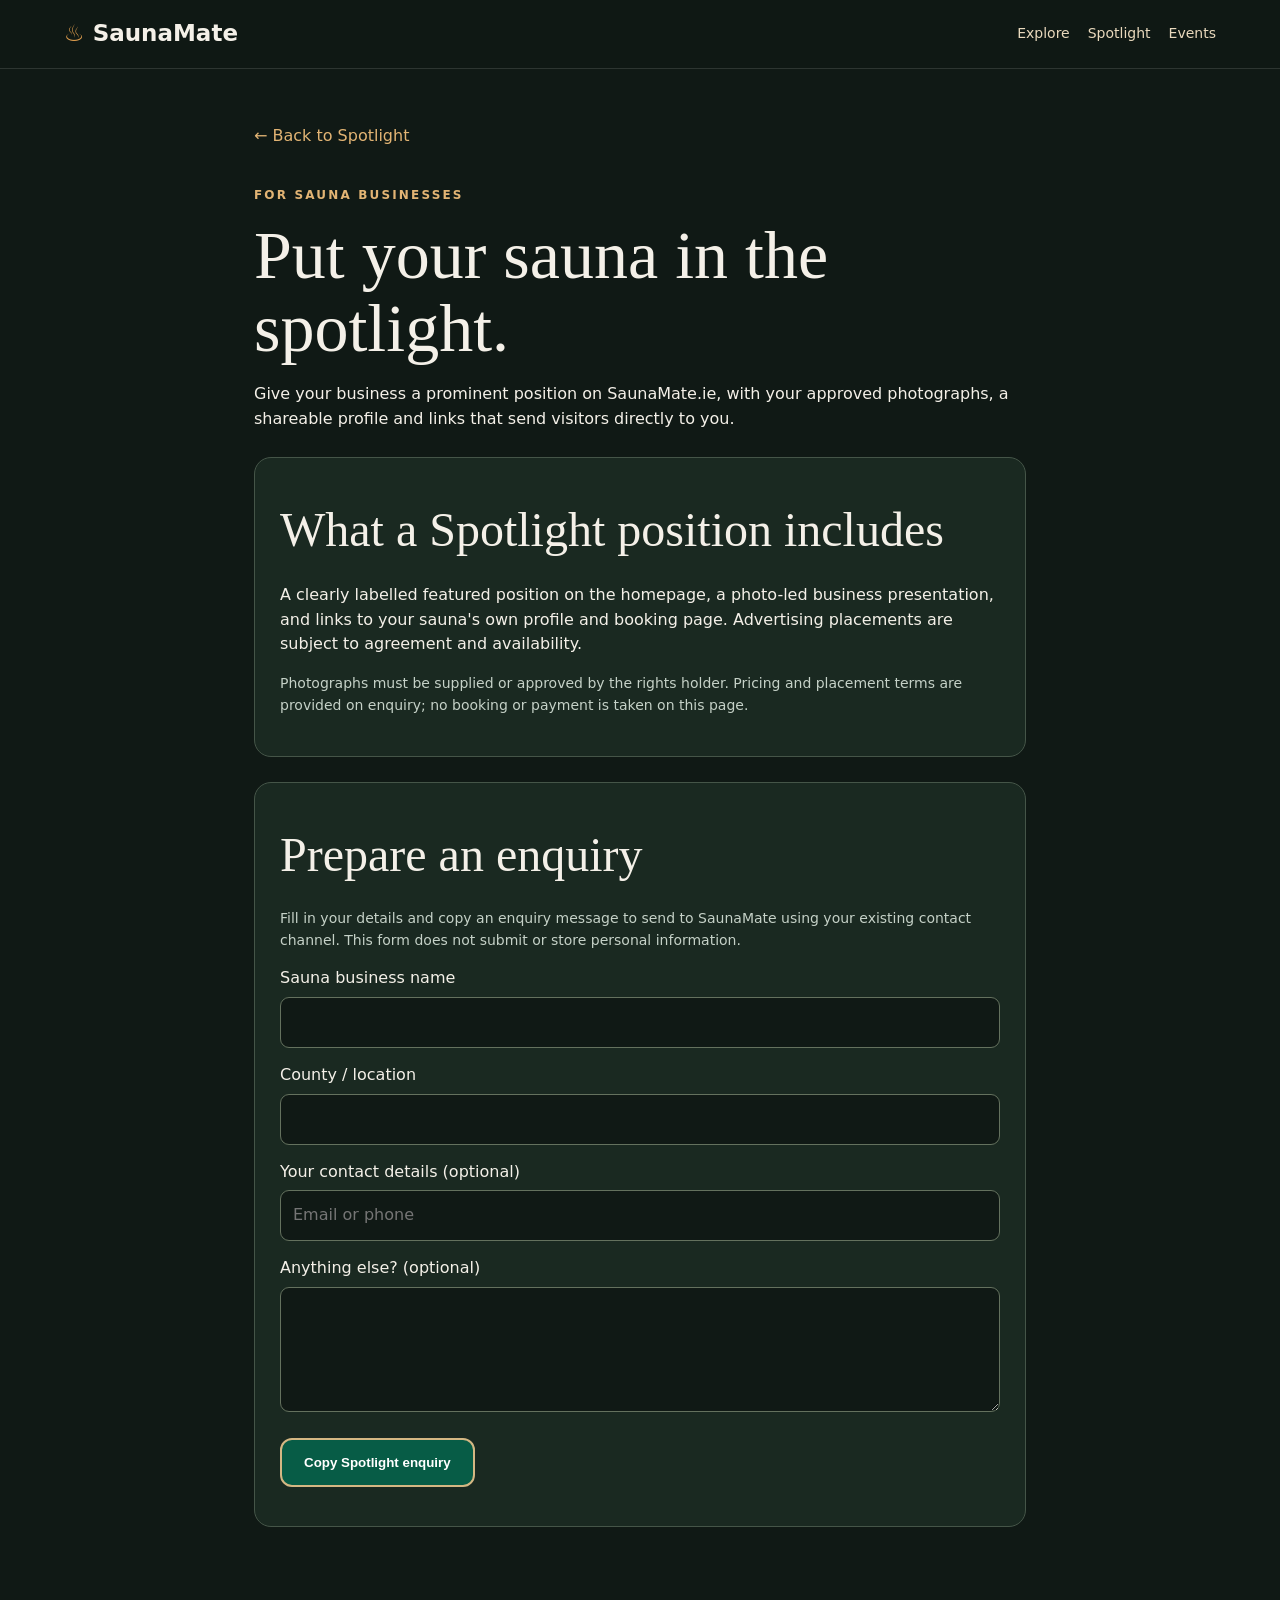
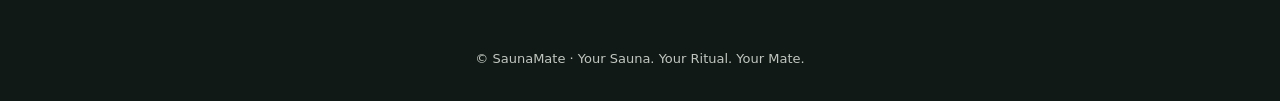
==== spotlight.html @ 61e073dc "Launch sauna profiles and Sauna Spotlight" ====
<!doctype html><html lang="en"><head><meta charset="utf-8"><meta name="viewport" content="width=device-width,initial-scale=1"><meta name="theme-color" content="#101915"><title>Sauna Spotlight Advertising | SaunaMate</title><meta name="description" content="Learn about SaunaMate Spotlight placements for sauna businesses across Ireland."><link rel="stylesheet" href="styles.css"></head><body><header><a class="brand" href="index.html#home"><span class="steam">♨</span> SaunaMate</a><nav aria-label="Main navigation"><a href="index.html#explore">Explore</a><a href="index.html#spotlight">Spotlight</a><a href="index.html#events">Events</a></nav></header><main class="spotlight-info"><a class="profile-back" href="index.html#spotlight">← Back to Spotlight</a><p class="eyebrow">FOR SAUNA BUSINESSES</p><h1>Put your sauna in the spotlight.</h1><p>Give your business a prominent position on SaunaMate.ie, with your approved photographs, a shareable profile and links that send visitors directly to you.</p><div class="spotlight-panel"><h2>What a Spotlight position includes</h2><p>A clearly labelled featured position on the homepage, a photo-led business presentation, and links to your sauna's own profile and booking page. Advertising placements are subject to agreement and availability.</p><p class="help-text">Photographs must be supplied or approved by the rights holder. Pricing and placement terms are provided on enquiry; no booking or payment is taken on this page.</p></div><div class="spotlight-panel"><h2>Prepare an enquiry</h2><p class="help-text">Fill in your details and copy an enquiry message to send to SaunaMate using your existing contact channel. This form does not submit or store personal information.</p><form id="enquiry-form"><label for="business-name">Sauna business name</label><input id="business-name" required maxlength="120" autocomplete="organization"><label for="business-county">County / location</label><input id="business-county" required maxlength="120"><label for="business-contact">Your contact details (optional)</label><input id="business-contact" maxlength="200" placeholder="Email or phone"><label for="business-note">Anything else? (optional)</label><textarea id="business-note" rows="4" maxlength="800"></textarea><button type="submit">Copy Spotlight enquiry</button><p id="copy-result" class="help-text" aria-live="polite"></p><textarea id="enquiry-output" rows="7" readonly hidden aria-label="Enquiry message to copy manually"></textarea></form></div></main><footer>© SaunaMate · Your Sauna. Your Ritual. Your Mate.</footer><script>document.getElementById('enquiry-form').addEventListener('submit',async e=>{e.preventDefault();const get=id=>document.getElementById(id).value.trim();const message=['SaunaMate Spotlight enquiry','Business: '+get('business-name'),'Location: '+get('business-county'),'Contact: '+(get('business-contact')||'Not provided'),'Message: '+(get('business-note')||'Please send me Spotlight availability and pricing.')].join('\n');const output=document.getElementById('enquiry-output');output.value=message;output.hidden=false;output.select();try{await navigator.clipboard.writeText(message);document.getElementById('copy-result').textContent='Enquiry copied. Paste it into a message to SaunaMate.'}catch{document.getElementById('copy-result').textContent='Select and copy the enquiry text below to send to SaunaMate.'}})</script></body></html>
---- styles.css ----
*{box-sizing:border-box}html{scroll-behavior:smooth}body{margin:0;background:#101915;color:#f4f0e8;font-family:system-ui,-apple-system,Segoe UI,sans-serif;line-height:1.55}a{color:inherit}header{position:sticky;top:0;z-index:5;background:#101915f2;display:flex;justify-content:space-between;align-items:center;padding:16px max(5vw,18px);border-bottom:1px solid #ffffff20;gap:12px}.brand{font-size:23px;font-weight:800;text-decoration:none;white-space:nowrap}.steam{color:#d99a4d}nav{display:flex;gap:18px;flex-wrap:wrap}nav a{text-decoration:none;font-size:14px;color:#e9d9bd}.hero{min-height:580px;display:flex;align-items:center;background:linear-gradient(90deg,#101915e8,#10191545),url('assets/sauna.jpg') center/cover}.hero-content{max-width:720px;padding:80px max(7vw,24px)}.eyebrow{color:#e2b474;font-weight:700;font-size:12px;letter-spacing:.18em}h1{font-size:clamp(45px,7vw,86px);line-height:1.08;margin:14px 0}h1 em{color:#e2b474;font-style:normal}h2{font-size:clamp(30px,4vw,48px);margin:10px 0 16px}.hero p:not(.eyebrow){max-width:500px;font-size:18px}.button{display:inline-block;background:#dfb67c;color:#18221b;text-decoration:none;padding:13px 20px;border-radius:8px;font-weight:800;margin-top:16px}.section{max-width:1200px;margin:auto;padding:76px 24px}.section>p:not(.eyebrow){color:#c6c8bf}.filters{display:flex;gap:12px;margin:28px 0 12px}.filters input,.filters select{background:#1e2c25;color:#fff;border:1px solid #607568;padding:13px;border-radius:7px;font:inherit;min-width:0}.filters input{flex:2}.filters select{flex:1}.muted{color:#b8bdb6}.grid{display:grid;grid-template-columns:repeat(auto-fit,minmax(260px,1fr));gap:16px}.venue{background:#1a2921;border:1px solid #33483b;border-radius:12px;padding:20px}.venue h3{margin:0 0 8px}.venue p{color:#c6ccc6;font-size:14px}.venue a{color:#e4b97f;font-weight:600;margin-right:12px}.feature{padding:90px max(7vw,24px);background:linear-gradient(90deg,#101915ef,#10191560),url('assets/ice.jpg') center/cover}.feature>div{max-width:650px}.tiles{display:grid;grid-template-columns:repeat(2,minmax(0,1fr));gap:24px}.tiles article{background:#1a2921;border-radius:12px;overflow:hidden}.tiles img{width:100%;height:240px;object-fit:cover}.tiles h3,.tiles p{margin:12px 20px}.tiles p{padding-bottom:16px;color:#c6ccc6}.shop{text-align:center;padding:90px 24px;background:#263c31}.shop p{color:#e7e1d7}footer{text-align:center;padding:32px;color:#c1c7c0;font-size:13px}@media(max-width:650px){header{align-items:flex-start;flex-direction:column}nav{gap:14px}.hero{min-height:520px}.filters{flex-direction:column}.tiles{grid-template-columns:1fr}}/* Interactive map and wellness guides */
#sauna-map{height:clamp(360px,52vw,570px);width:100%;border:1px solid #49604f;border-radius:14px;overflow:hidden;background:#1a2921;z-index:1}.map-fallback{padding:24px;color:#d6d9d0}.map-toolbar{display:flex;justify-content:space-between;align-items:center;gap:16px;margin-top:28px}.map-toolbar h3,.directory-heading{font-size:22px;margin:0 0 12px}.map-toolbar h3{margin:0}.secondary-button{background:#20362a;border:1px solid #a5a98e;color:#f4f0e8;padding:9px 14px;border-radius:8px;cursor:pointer;font:inherit}.secondary-button:hover,.secondary-button:focus-visible{background:#304d3b}.map-note{font-size:12px;margin:10px 0 32px}.directory-heading{margin:28px 0 18px}.venue-links{display:flex;flex-wrap:wrap;gap:8px 14px}.venue-links a{margin:0}.leaflet-container{font-family:system-ui,-apple-system,Segoe UI,sans-serif}.leaflet-popup-content{color:#202b23}.leaflet-popup-content p{margin:8px 0}.popup-links{display:flex;flex-wrap:wrap;gap:8px}.popup-links a{color:#245b40;font-weight:700}.tiles .wellness-tile{display:block;background:#1a2921;border:1px solid #33483b;border-radius:12px;overflow:hidden;text-decoration:none;transition:transform .18s,border-color .18s}.wellness-tile:hover,.wellness-tile:focus-visible{transform:translateY(-3px);border-color:#e2b474;outline-offset:3px}.tiles .wellness-tile img{display:block;width:100%;height:240px;object-fit:cover}.tile-content{padding:12px 20px 24px}.tiles .tile-content h3,.tiles .tile-content p{margin:0 0 10px}.tiles .tile-content p{padding:0;color:#c6ccc6}.tile-link,.text-link{color:#e2b474;font-weight:700}.wellness-guide{scroll-margin-top:95px;margin-top:36px;background:#192a20;border:1px solid #405645;border-radius:14px;padding:clamp(22px,4vw,38px)}.wellness-guide h3{font-size:clamp(24px,3vw,32px);margin:6px 0 12px}.wellness-guide>p:not(.eyebrow){color:#d4d8d0;max-width:850px}.guide-grid{display:grid;grid-template-columns:repeat(3,minmax(0,1fr));gap:18px;margin:24px 0}.guide-grid>div{padding:18px;background:#24382b;border-radius:10px}.guide-grid h4{margin:0 0 8px;color:#e2b474}.guide-grid p{margin:0;color:#d6d9d0}.guide-caution{font-size:14px;padding:16px;border-left:3px solid #e2b474;background:#2a352b}.text-link{display:inline-block;margin-top:8px}.section,.feature{scroll-margin-top:85px}@media(max-width:750px){.guide-grid{grid-template-columns:1fr}.map-toolbar{align-items:flex-start}.secondary-button{font-size:13px}.wellness-guide{scroll-margin-top:130px}}

/* Premium visual wellness experience */
.wellness-section{max-width:1320px}
.wellness-heading{max-width:700px;margin-bottom:36px}
.wellness-heading h2{font-family:Georgia,serif;font-weight:400;font-size:clamp(43px,6vw,76px);letter-spacing:-.045em}
.wellness-heading>p:last-child{font-size:17px;max-width:510px}
.luxury-tiles{display:grid;grid-template-columns:1fr 1fr;gap:20px}
.luxury-tile{height:clamp(340px,43vw,510px);display:block;position:relative;overflow:hidden;border-radius:18px;text-decoration:none;background:#22382c}
.luxury-tile img{width:100%;height:100%;object-fit:cover;transition:transform .65s ease;display:block}
.luxury-tile:hover img,.luxury-tile:focus-visible img{transform:scale(1.045)}
.luxury-tile:focus-visible{outline:3px solid #e2b474;outline-offset:4px}
.luxury-tile:after{content:"";position:absolute;inset:0;background:linear-gradient(180deg,transparent 28%,rgba(9,21,16,.92) 100%);pointer-events:none}
.luxury-overlay{position:absolute;bottom:0;left:0;right:0;padding:clamp(22px,4vw,44px);z-index:1}
.luxury-overlay h3{font-family:Georgia,serif;font-size:clamp(30px,3.7vw,52px);font-weight:400;margin:8px 0 20px;line-height:1.08}
.luxury-cta{display:inline-block;border-bottom:1px solid #e2b474;padding-bottom:5px;color:#f1c993;font-size:14px;font-weight:650}
.ritual-panel{scroll-margin-top:100px;display:grid;grid-template-columns:1fr 1fr;min-height:480px;margin-top:70px;background:#1a2921;border:1px solid #3c5042;border-radius:20px;overflow:hidden}
.ritual-photo{min-height:470px}
.ritual-photo img{width:100%;height:100%;object-fit:cover;display:block}
.ritual-copy{padding:clamp(25px,4.4vw,62px);align-self:center}
.ritual-copy h3{font-family:Georgia,serif;font-size:clamp(35px,4.1vw,57px);line-height:1.1;letter-spacing:-.035em;font-weight:400;margin:15px 0 20px}
.ritual-copy h3 em{color:#e2b474;font-weight:400}
.ritual-intro{color:#d2d8cf;max-width:460px;font-size:17px}
.ritual-steps{margin:27px 0}
.ritual-steps>div{display:flex;gap:18px;align-items:flex-start;padding:14px 0;border-top:1px solid #ffffff20}
.ritual-steps span{color:#e2b474;font-family:Georgia,serif;font-size:18px}
.ritual-steps p{margin:0;color:#d6d9d0;font-size:14px}
.ritual-steps strong{color:#fff}
.ritual-reverse .ritual-photo{order:2}
.ritual-reverse .ritual-copy{order:1}
.safety-details{border:1px solid #65745d;border-radius:9px;padding:13px 16px;color:#ddd4c2;font-size:13px}
.safety-details summary{cursor:pointer;font-weight:700;color:#e2b474}
.safety-details p{line-height:1.65;margin-bottom:0}
.ritual-quote{font-family:Georgia,serif;color:#e2b474;font-style:italic;font-size:19px;line-height:1.5}
.ritual-back{display:inline-block;margin-top:25px;color:#e2b474;font-size:14px;text-decoration:none;border-bottom:1px solid #e2b474}
@media(max-width:760px){.luxury-tiles,.ritual-panel{grid-template-columns:1fr}.luxury-tile{height:390px}.ritual-panel{margin-top:42px}.ritual-photo{min-height:300px;height:320px}.ritual-reverse .ritual-photo{order:0}.ritual-reverse .ritual-copy{order:1}}
@media(prefers-reduced-motion:reduce){.luxury-tile img{transition:none}}

/* Collapsible SaunaMate directory */
.directory-details {
  margin-top: 24px;
  border: 1px solid rgba(16, 80, 55, 0.2);
  border-radius: 16px;
  overflow: hidden;
}

.directory-details summary {
  cursor: pointer;
  padding: 20px 24px;
  font-weight: 700;
  color: #124b38;
  background: #f1f7f3;
}

.directory-details summary:hover {
  background: #e4f0e8;
}

.directory-details .grid {
  padding: 20px;
}

/* SaunaMate emerald-green directory button */
.directory-details {
  border: none;
  margin-top: 24px;
}

.directory-details summary {
  display: inline-flex;
  align-items: center;
  justify-content: center;
  padding: 16px 28px;
  background: #075C46;
  color: #FFFFFF;
  border: 1px solid #075C46;
  border-radius: 12px;
  font-size: 16px;
  font-weight: 700;
  cursor: pointer;
  list-style: none;
  transition: background 0.2s ease;
}

.directory-details summary::-webkit-details-marker {
  display: none;
}

.directory-details summary:hover {
  background: #034735;
  color: #FFFFFF;
}

.directory-details summary:focus-visible {
  outline: 3px solid #D4B783;
  outline-offset: 3px;
}

.directory-details[open] summary {
  margin-bottom: 20px;
}

.directory-details .grid {
  padding: 0;
}

/* Force emerald-green directory button */
details.directory-details > summary {
  display: inline-flex !important;
  align-items: center;
  justify-content: center;
  background-color: #075C46 !important;
  color: #FFFFFF !important;
  padding: 16px 28px !important;
  border-radius: 12px !important;
  border: 2px solid #075C46 !important;
  font-weight: 700 !important;
  cursor: pointer;
  list-style: none;
}

details.directory-details > summary:hover {
  background-color: #034735 !important;
  color: #FFFFFF !important;
}

details.directory-details > summary::-webkit-details-marker {
  display: none;
}

/* Prominent SaunaMate directory button */
details.directory-details > summary {
  display: flex !important;
  width: fit-content !important;
  max-width: 100%;
  box-sizing: border-box;
  align-items: center;
  justify-content: center;
  gap: 12px;
  padding: 18px 30px !important;
  background: #075C46 !important;
  color: #FFFFFF !important;
  border: 2px solid #D4B783 !important;
  border-radius: 14px !important;
  box-shadow: 0 5px 16px rgba(0, 45, 32, 0.25);
  font-size: 16px !important;
  font-weight: 800 !important;
  text-align: center;
  cursor: pointer;
  list-style: none;
}

details.directory-details > summary::after {
  content: "⌄";
  font-size: 22px;
  color: #D4B783;
}

details.directory-details[open] > summary::after {
  content: "⌃";
}

details.directory-details > summary:hover {
  background: #034735 !important;
  transform: translateY(-2px);
}

details.directory-details > summary::-webkit-details-marker {
  display: none;
}

/* Compact event pagination */
.event-card[hidden],
.events-load-more[hidden] {
  display: none !important;
}

.events-load-more {
  display: block;
  margin: 30px auto 0;
  padding: 16px 32px;
  background: #075C46;
  color: white;
  border: 2px solid #D4B783;
  border-radius: 14px;
  font-size: 16px;
  font-weight: 700;
  cursor: pointer;
  box-shadow: 0 5px 16px rgba(0,45,32,.18);
}

.events-load-more:hover {
  background: #034735;
}

/* SaunaMate profiles and Spotlight */
.spotlight-section{max-width:1320px;margin:auto;scroll-margin-top:90px}
.spotlight-heading{display:flex;justify-content:space-between;align-items:end;gap:22px;margin-bottom:28px}
.spotlight-heading h2{font-family:Georgia,serif;font-size:clamp(38px,5vw,65px);font-weight:400;letter-spacing:-.04em;margin:6px 0}
.spotlight-heading p:not(.eyebrow){max-width:650px;color:#cdd7cb}
.spotlight-enquire,.spotlight-card-body a,.profile-action-primary,.profile-advertise{display:inline-flex;justify-content:center;align-items:center;text-decoration:none;background:#075c46;color:white;border:2px solid #d4b783;border-radius:13px;padding:14px 22px;font-weight:800}
.spotlight-enquire:hover,.spotlight-card-body a:hover,.profile-action-primary:hover,.profile-advertise:hover{background:#034735}
.spotlight-grid{display:grid;grid-template-columns:repeat(3,minmax(0,1fr));gap:19px}
.spotlight-card{background:#1a2921;border:1px solid #455548;border-radius:19px;overflow:hidden;min-width:0}
.spotlight-visual{height:210px;background:radial-gradient(circle at 72% 28%,#567c68,#173e34 48%,#0d211c);display:flex;align-items:center;justify-content:center;position:relative}
.spotlight-visual-alt{background:radial-gradient(circle at 25% 25%,#60725d,#314e40 45%,#15271d)}
.spotlight-visual-third{background:radial-gradient(circle at 65% 30%,#776d4c,#2b4b3c 45%,#10251f)}
.spotlight-steam{font-size:84px;color:#e1bb7c;opacity:.65}
.spotlight-availability{position:absolute;left:14px;bottom:14px;background:#101915e8;border:1px solid #d4b783;color:#e8c78e;padding:7px 10px;border-radius:7px;font-size:10px;font-weight:800;letter-spacing:.07em}
.spotlight-card-body{padding:24px}.spotlight-card-body h3{font-family:Georgia,serif;font-size:26px;font-weight:400;margin:8px 0}.spotlight-card-body p:not(.eyebrow){color:#cdd7cb;min-height:70px}.spotlight-card-body a{font-size:13px;padding:11px 13px}
.spotlight-footnote{font-size:12px;color:#aebcad;margin-top:18px}
.profile-title-link{text-decoration:none}.profile-title-link:hover{text-decoration:underline;color:#e2b474}
.profile-shell{max-width:1100px;margin:0 auto;padding:48px 24px 90px;min-height:70vh}.profile-back{display:inline-block;color:#e2b474;text-decoration:none;margin-bottom:26px}
.profile-hero{display:grid;grid-template-columns:1.1fr 1fr;gap:30px;align-items:center}.profile-photo{height:370px;border:1px solid #526b59;border-radius:20px;background:radial-gradient(circle at 65% 22%,#476c5b,#193b30 53%,#0c221c);display:flex;align-items:center;justify-content:center;position:relative;overflow:hidden}.profile-photo img{width:100%;height:100%;object-fit:cover}.profile-photo-placeholder{font-size:100px;color:#d4b783;opacity:.8}.profile-photo-note{position:absolute;bottom:15px;left:16px;background:#101915d9;border-radius:7px;padding:7px 11px;font-size:12px}
.profile-copy h1{font-family:Georgia,serif;font-size:clamp(36px,5vw,64px);line-height:1.12;margin:12px 0}.profile-address{color:#cdd7cb;font-size:17px}.profile-actions{display:flex;flex-wrap:wrap;gap:10px;margin-top:24px}.profile-actions a{padding:12px 16px;border:1px solid #718b78;border-radius:10px;text-decoration:none}.profile-actions a.profile-action-primary{border:2px solid #d4b783}.profile-details{margin-top:38px;padding:25px;background:#1a2921;border:1px solid #455548;border-radius:16px}.profile-details h2{font-family:Georgia,serif;font-size:30px;font-weight:400}.profile-note{color:#bac8bc}.profile-gallery{display:grid;grid-template-columns:repeat(3,minmax(0,1fr));gap:12px;margin-top:18px}.profile-gallery img{width:100%;height:180px;object-fit:cover;border-radius:12px}
.profile-advertise{margin-top:12px}.spotlight-info{max-width:820px;margin:0 auto;padding:55px 24px 90px}.spotlight-info h1{font-family:Georgia,serif;font-size:clamp(40px,6vw,68px);font-weight:400}.spotlight-info h2{font-family:Georgia,serif;font-weight:400}.spotlight-info .spotlight-panel{padding:25px;background:#1a2921;border:1px solid #455548;border-radius:17px;margin-top:25px}.spotlight-info label{display:block;margin:15px 0 6px}.spotlight-info input,.spotlight-info textarea{width:100%;padding:12px;border:1px solid #64715e;border-radius:9px;background:#101915;color:#fff;font:inherit}.spotlight-info button{margin-top:18px;padding:15px 22px;background:#075c46;color:#fff;border:2px solid #d4b783;border-radius:12px;font-weight:800;cursor:pointer}.spotlight-info .help-text{color:#c5d1c7;font-size:14px}
@media(max-width:850px){.spotlight-grid{grid-template-columns:1fr 1fr}.profile-hero{grid-template-columns:1fr}}
@media(max-width:600px){.spotlight-heading{display:block}.spotlight-enquire{margin-top:12px}.spotlight-grid{grid-template-columns:1fr}.spotlight-visual{height:185px}.profile-photo{height:260px}.profile-gallery{grid-template-columns:1fr 1fr}}
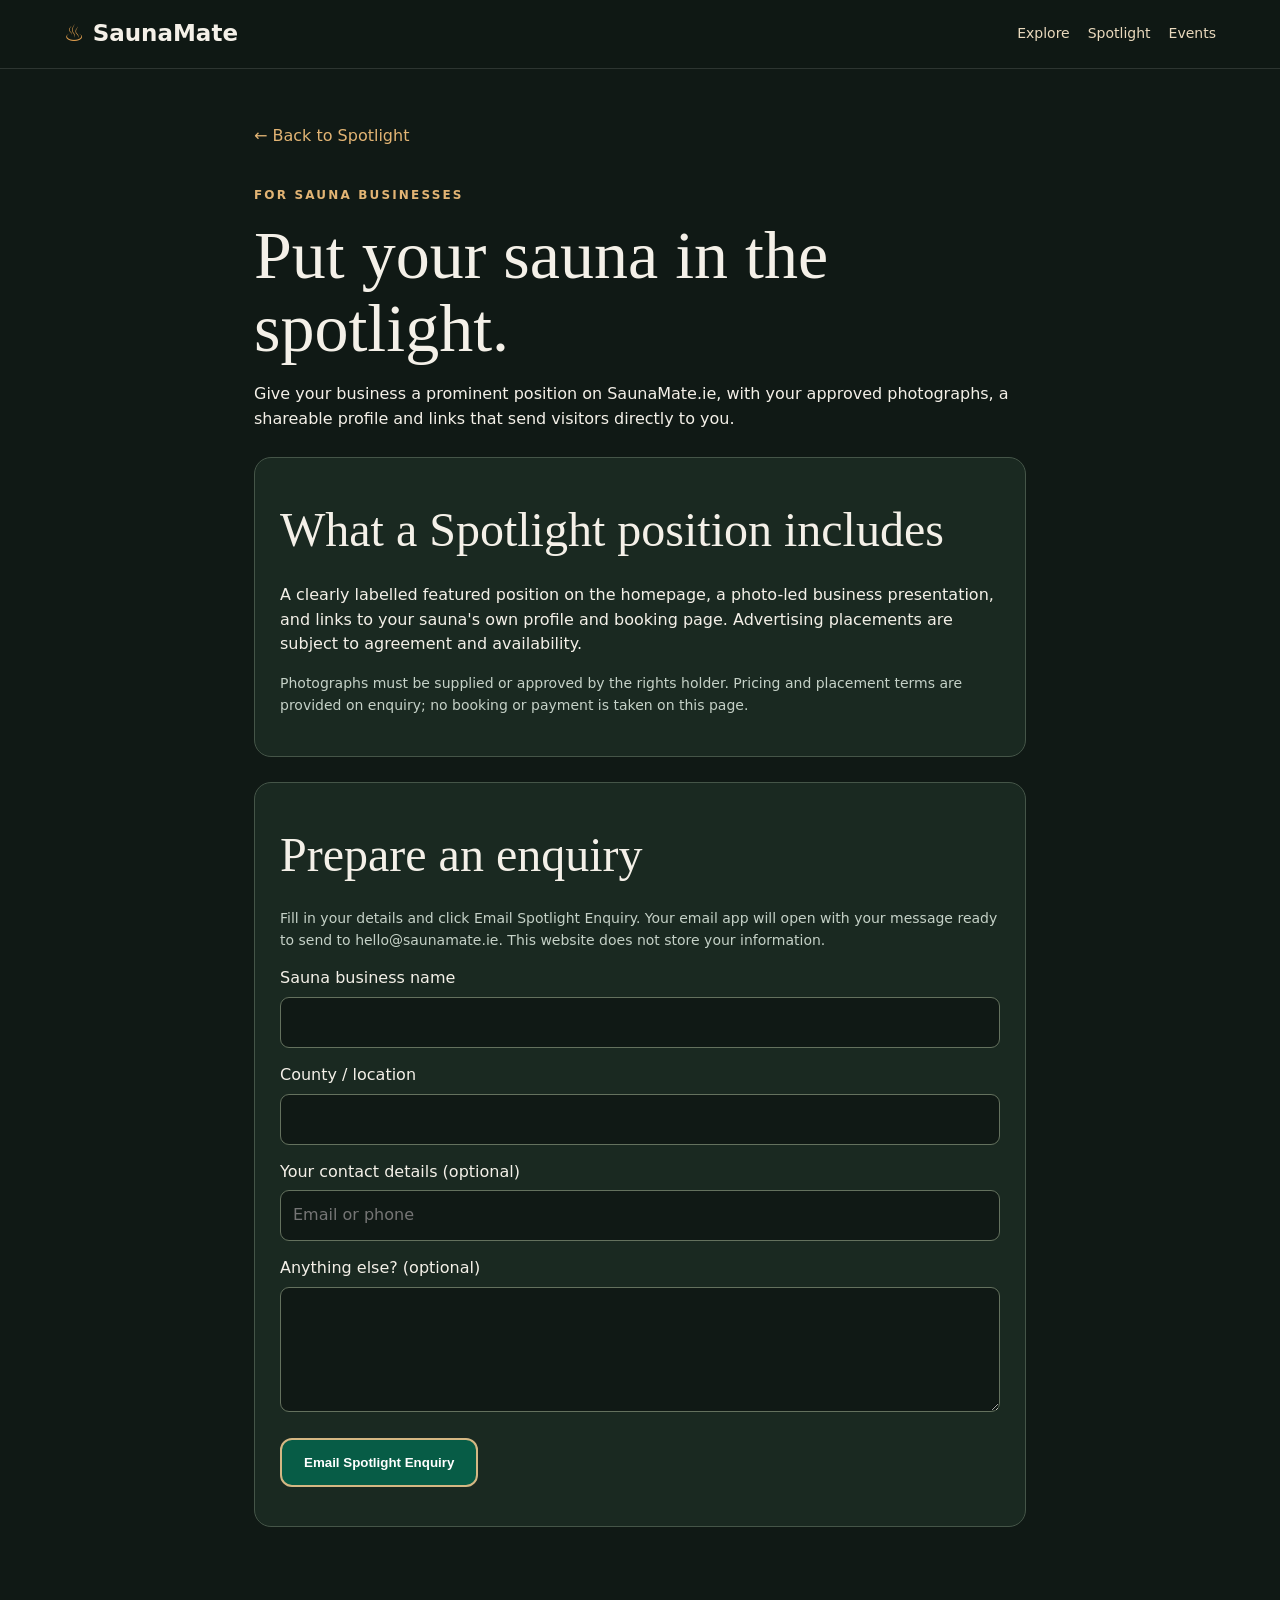
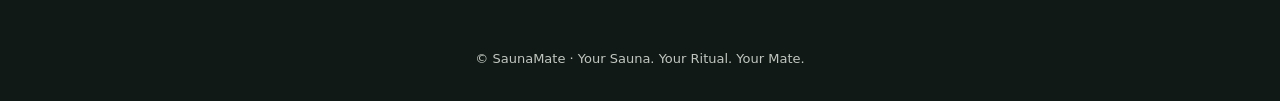
==== commit 703e814b: "Connect Spotlight enquiries to business email" ====
--- a/spotlight.html
+++ b/spotlight.html
@@ -1 +1,33 @@
-<!doctype html><html lang="en"><head><meta charset="utf-8"><meta name="viewport" content="width=device-width,initial-scale=1"><meta name="theme-color" content="#101915"><title>Sauna Spotlight Advertising | SaunaMate</title><meta name="description" content="Learn about SaunaMate Spotlight placements for sauna businesses across Ireland."><link rel="stylesheet" href="styles.css"></head><body><header><a class="brand" href="index.html#home"><span class="steam">♨</span> SaunaMate</a><nav aria-label="Main navigation"><a href="index.html#explore">Explore</a><a href="index.html#spotlight">Spotlight</a><a href="index.html#events">Events</a></nav></header><main class="spotlight-info"><a class="profile-back" href="index.html#spotlight">← Back to Spotlight</a><p class="eyebrow">FOR SAUNA BUSINESSES</p><h1>Put your sauna in the spotlight.</h1><p>Give your business a prominent position on SaunaMate.ie, with your approved photographs, a shareable profile and links that send visitors directly to you.</p><div class="spotlight-panel"><h2>What a Spotlight position includes</h2><p>A clearly labelled featured position on the homepage, a photo-led business presentation, and links to your sauna's own profile and booking page. Advertising placements are subject to agreement and availability.</p><p class="help-text">Photographs must be supplied or approved by the rights holder. Pricing and placement terms are provided on enquiry; no booking or payment is taken on this page.</p></div><div class="spotlight-panel"><h2>Prepare an enquiry</h2><p class="help-text">Fill in your details and copy an enquiry message to send to SaunaMate using your existing contact channel. This form does not submit or store personal information.</p><form id="enquiry-form"><label for="business-name">Sauna business name</label><input id="business-name" required maxlength="120" autocomplete="organization"><label for="business-county">County / location</label><input id="business-county" required maxlength="120"><label for="business-contact">Your contact details (optional)</label><input id="business-contact" maxlength="200" placeholder="Email or phone"><label for="business-note">Anything else? (optional)</label><textarea id="business-note" rows="4" maxlength="800"></textarea><button type="submit">Copy Spotlight enquiry</button><p id="copy-result" class="help-text" aria-live="polite"></p><textarea id="enquiry-output" rows="7" readonly hidden aria-label="Enquiry message to copy manually"></textarea></form></div></main><footer>© SaunaMate · Your Sauna. Your Ritual. Your Mate.</footer><script>document.getElementById('enquiry-form').addEventListener('submit',async e=>{e.preventDefault();const get=id=>document.getElementById(id).value.trim();const message=['SaunaMate Spotlight enquiry','Business: '+get('business-name'),'Location: '+get('business-county'),'Contact: '+(get('business-contact')||'Not provided'),'Message: '+(get('business-note')||'Please send me Spotlight availability and pricing.')].join('\n');const output=document.getElementById('enquiry-output');output.value=message;output.hidden=false;output.select();try{await navigator.clipboard.writeText(message);document.getElementById('copy-result').textContent='Enquiry copied. Paste it into a message to SaunaMate.'}catch{document.getElementById('copy-result').textContent='Select and copy the enquiry text below to send to SaunaMate.'}})</script></body></html>+<!doctype html><html lang="en"><head><meta charset="utf-8"><meta name="viewport" content="width=device-width,initial-scale=1"><meta name="theme-color" content="#101915"><title>Sauna Spotlight Advertising | SaunaMate</title><meta name="description" content="Learn about SaunaMate Spotlight placements for sauna businesses across Ireland."><link rel="stylesheet" href="styles.css"></head><body><header><a class="brand" href="index.html#home"><span class="steam">♨</span> SaunaMate</a><nav aria-label="Main navigation"><a href="index.html#explore">Explore</a><a href="index.html#spotlight">Spotlight</a><a href="index.html#events">Events</a></nav></header><main class="spotlight-info"><a class="profile-back" href="index.html#spotlight">← Back to Spotlight</a><p class="eyebrow">FOR SAUNA BUSINESSES</p><h1>Put your sauna in the spotlight.</h1><p>Give your business a prominent position on SaunaMate.ie, with your approved photographs, a shareable profile and links that send visitors directly to you.</p><div class="spotlight-panel"><h2>What a Spotlight position includes</h2><p>A clearly labelled featured position on the homepage, a photo-led business presentation, and links to your sauna's own profile and booking page. Advertising placements are subject to agreement and availability.</p><p class="help-text">Photographs must be supplied or approved by the rights holder. Pricing and placement terms are provided on enquiry; no booking or payment is taken on this page.</p></div><div class="spotlight-panel"><h2>Prepare an enquiry</h2><p class="help-text">Fill in your details and click Email Spotlight Enquiry. Your email app will open with your message ready to send to hello@saunamate.ie. This website does not store your information.</p><form id="enquiry-form"><label for="business-name">Sauna business name</label><input id="business-name" required maxlength="120" autocomplete="organization"><label for="business-county">County / location</label><input id="business-county" required maxlength="120"><label for="business-contact">Your contact details (optional)</label><input id="business-contact" maxlength="200" placeholder="Email or phone"><label for="business-note">Anything else? (optional)</label><textarea id="business-note" rows="4" maxlength="800"></textarea><button type="submit">Email Spotlight Enquiry</button><p id="copy-result" class="help-text" aria-live="polite"></p><textarea id="enquiry-output" rows="7" readonly hidden aria-label="Enquiry message to copy manually"></textarea></form></div></main><footer>© SaunaMate · Your Sauna. Your Ritual. Your Mate.</footer><script>
+document.getElementById('enquiry-form').addEventListener('submit', function(e) {
+  e.preventDefault();
+
+  const get = id => document.getElementById(id).value.trim();
+
+  const subject = 'Sauna Spotlight Enquiry - ' + get('business-name');
+
+  const message = [
+    'Hello SaunaMate,',
+    '',
+    'I am interested in a Sauna Spotlight feature.',
+    '',
+    'Business: ' + get('business-name'),
+    'Location: ' + get('business-county'),
+    'Contact: ' + (get('business-contact') || 'Not provided'),
+    '',
+    'Message:',
+    get('business-note') || 'Please send me Spotlight availability and pricing.',
+    '',
+    'Kind regards'
+  ].join('\n');
+
+  const emailLink = 'mailto:hello@saunamate.ie'
+    + '?subject=' + encodeURIComponent(subject)
+    + '&body=' + encodeURIComponent(message);
+
+  document.getElementById('copy-result').textContent =
+    'Your email app should open. Please press Send to complete your enquiry.';
+
+  window.location.href = emailLink;
+});
+</script></body></html>
